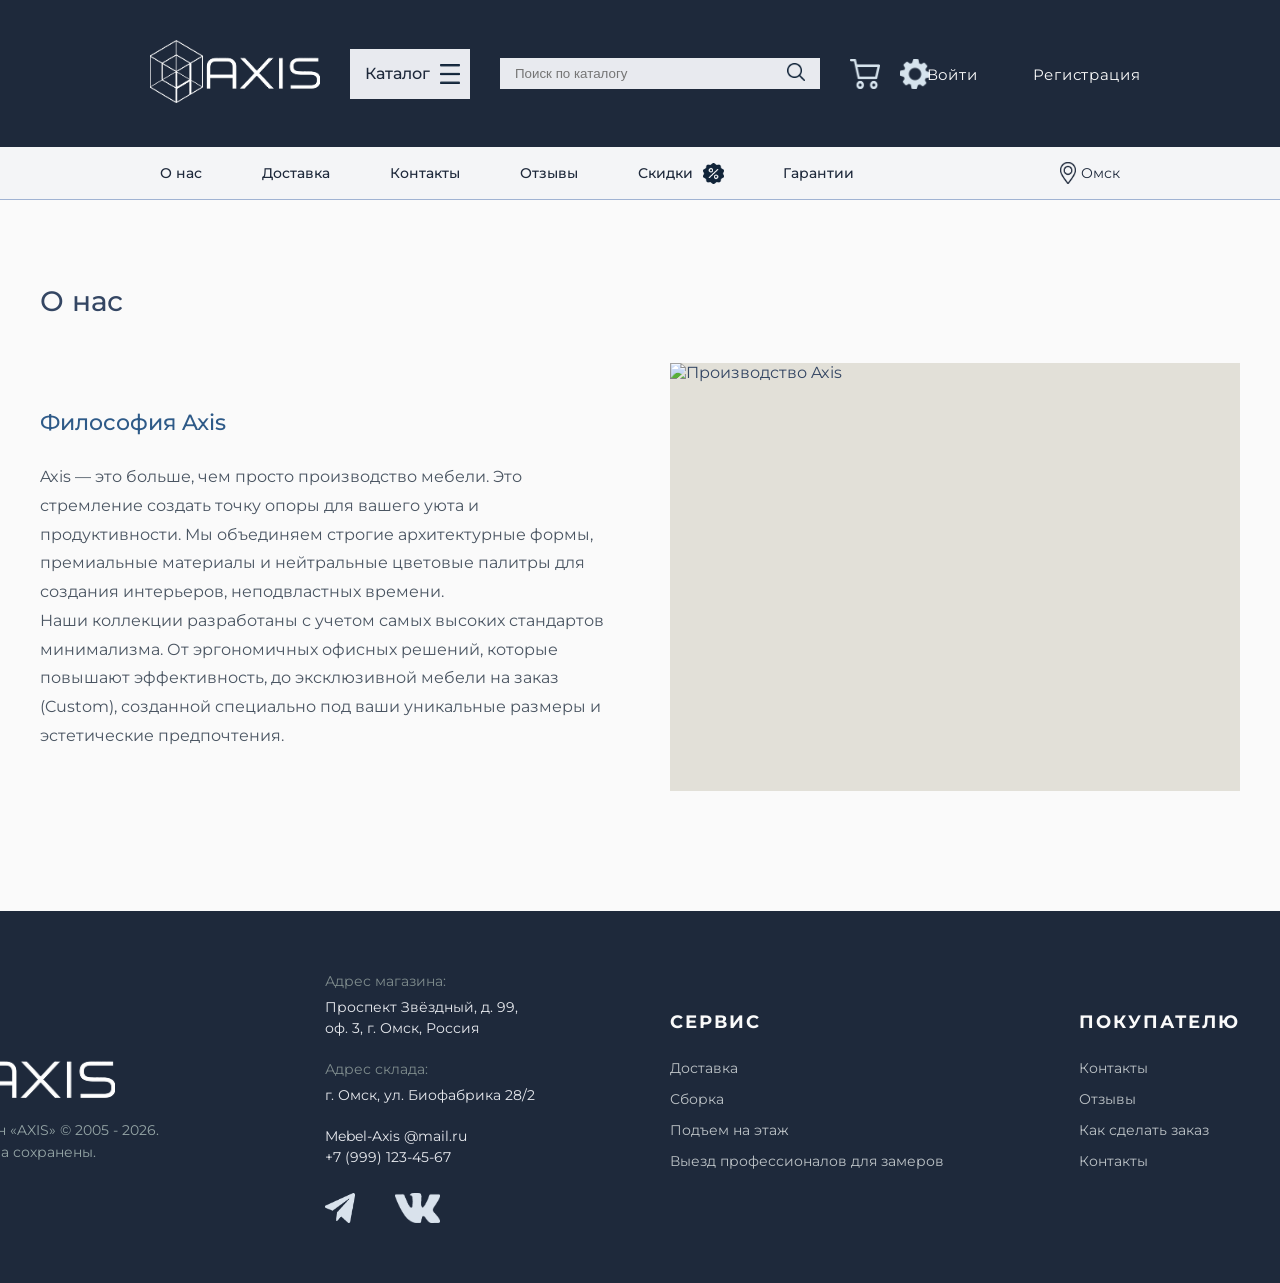
==== about.html @ b4635934 "Axis" ====
<!doctype html>
<html lang="ru">
  <head>
    <meta charset="UTF-8" />
    <meta name="viewport" content="width=device-width, initial-scale=1.0" />
    <link rel="stylesheet" href="style.css" />
    <link rel="preconnect" href="https://fonts.googleapis.com" />
    <link rel="preconnect" href="https://fonts.gstatic.com" crossorigin />
    <link
      href="https://fonts.googleapis.com/css2?family=Montserrat:wght@400;500;700&display=swap"
      rel="stylesheet"
    />
    <title>Axis - Мебель как точка опоры вашего уюта</title>
  </head>
  <body>
    <header>
      <!-- Темный блок хедера -->
      <div class="header-top">
        <div class="header-left">
          <div class="logo">
            <a href="index.html"><img src="logo/logo_axis_black_no_background.png" alt="AXIS"/></a>
          </div>
          <div class="catalog-btn">
            Каталог
            <img src="icon/icon_catalog.png" alt="Меню" />
          </div>
          <div class="search-bar">
            <input type="text" placeholder="Поиск по каталогу" />
            <button>
              <img src="icon/icon_lupa.png" alt="Поиск" />
            </button>
          </div>
          <div class="header-right">
              <div class="icons-group">
                <img src="icon/icon_corzina.png" alt="Корзина" />

                <img src="icon/icon_gear.png" alt="Настройки" />
              </div>
            </div>
        </div>

        

          <div class="auth-links">
            <ul>
                <li><a href="login.html">Войти</a></li>
                <li><a href="register.html">Регистрация</a></li>
            </ul>
          </div>
        </div>
      </div>

      <!-- Светлый блок хедера -->
      <div class="header-bottom">
        <nav class="nav-links">
          <ul>
            <li><a href="about.html">О нас</a></li>
            <li><a href="delivery.html">Доставка</a></li>
            <li><a href="contacts.html">Контакты</a></li>
            <li><a href="reviews.html">Отзывы</a></li>
            <li>
              <a id="nav-links-sale" href="sale.html">
              Скидки
                <div class="sale-icon-container">
                  <img class="sale-img-default" src="icon/icon_sale.png" alt="%" />
                  <img class="sale-img-hover" src="icon/icon_sale_hover.png" alt="%" />
                </div>
              </a>
            </li>
            <li><a href="warranty.html">Гарантии</a></li>
          </ul>
        </nav>
        <div class="location">
          <img src="icon/icon_geo.png" alt="Локация" />
          Омск
        </div>
      </div>
    </header>
<main>
    <div class="inner-page-container">
        <h1 class="main-title" style="text-align: center;">О нас</h1>
        
        <div class="about-wrapper">
            <div class="about-text">
                <h3>Философия Axis</h3>
                <p>Axis — это больше, чем просто производство мебели. Это стремление создать точку опоры для вашего уюта и продуктивности. Мы объединяем строгие архитектурные формы, премиальные материалы и нейтральные цветовые палитры для создания интерьеров, неподвластных времени.</p>
                <p>Наши коллекции разработаны с учетом самых высоких стандартов минимализма. От эргономичных офисных решений, которые повышают эффективность, до эксклюзивной мебели на заказ (Custom), созданной специально под ваши уникальные размеры и эстетические предпочтения.</p>
            </div>
            <div class="about-image">
                <!-- Место для фото интерьера или производства -->
                <img src="path_to_about_image.jpg" alt="Производство Axis" style="width: 100%; height: 100%; object-fit: cover;">
            </div>
        </div>
    </div>
</main>
    <footer>
        <div class="footer-container">
            <!-- Лого и копирайт -->
            <div class="footer-brand">
                <div class="footer-logo">
                    <img src="logo/logo_axis_black_no_background.png" alt="AXIS">
                </div>
                <p class="copyright">
                    Мебельный салон «AXIS» © 2005 - 2026.<br>
                    Все права сохранены.
                </p>
            </div>

            <!-- Адреса и соцсети -->
            <div class="footer-contacts">
                <div class="contact-block">
                    <span class="contact-label">Адрес магазина:</span>
                    Проспект Звёздный, д. 99,<br>
                    оф. 3, г. Омск, Россия
                </div>
                
                <div class="contact-block">
                    <span class="contact-label">Адрес склада:</span>
                    г. Омск, ул. Биофабрика 28/2
                </div>

                <div class="contact-block">
                    Mebel-Axis @mail.ru<br>
                    +7 (999) 123-45-67
                </div>

                <div class="social-icons">
                    <img id="tg" src="icon/icon_mediatg.png" alt="Telegram">
                    <img id="vk" src="icon/icon_mediavk.png" alt="VK">
                </div>
            </div>

            <!-- Сервис -->
            <div class="footer-nav">
                <h4>Сервис</h4>
                <ul>
                    <li><a href="delivery.html">Доставка</a></li>
                    <li><a href="delivery.html">Сборка</a></li>
                    <li><a href="delivery.html">Подъем на этаж</a></li>
                    <li><a href="delivery.html">Выезд профессионалов для замеров</a></li>
                </ul>
            </div>

            <!-- Покупателю -->
            <div class="footer-nav">
                <h4>Покупателю</h4>
                <ul>
                    <li><a href="contacts.html">Контакты</a></li>
                    <li><a href="reviews.html">Отзывы</a></li>
                    <li><a href="delivery.html">Как сделать заказ</a></li>
                    <li><a href="contacts.html">Контакты</a></li>
                </ul>
            </div>

        </div>
    </footer>
  </body>
</html>
---- style.css ----
* {
  box-sizing: border-box;
  margin: 0;
  padding: 0;
}
/* Базовые настройки с использованием мягких оттенков */
body,
html {
  margin: 0;
  padding: 0;
  font-family: "Montserrat";
  background-color: #fafafa; /* Мягкий светлый фон вместо чистого белого */
  color: #344663; /* Глубокий темный оттенок вместо чистого черного */
}

a {
  text-decoration: none;
  color: inherit;
}

/* Верхняя часть хедера (темная) */
.header-top {
  background-color: #1e293b; /* Темно-синий/графитовый фон */
  color: #fafafa;
  display: flex;
  align-items: center;
  justify-content: space-between;
  padding: 40px 150px;
}

.header-left {
  display: flex;
  align-items: center;
  gap: 30px;
}

.logo img {
  width: 170px;
  object-fit: contain;
}
.logo a {
  width: 170px;
  object-fit: contain;
}

.catalog-btn {
  width: 120px;
  height: 50px;
  background-color: #e8eaef;
  color: #1e293b;
  padding: 8px 15px;
  display: flex;
  align-items: center;
  gap: 10px;
  cursor: pointer;
  font-weight: 500;
}

.catalog-btn img {
  width: 20px;
  height: 20px;
}

.search-bar {
  display: flex;
  align-items: center;
  background-color: #e8eaef;
  padding: 5px 15px;
  width: 320px;
  gap: 10px;
}

.search-bar input {
  border: none;
  background: transparent;
  outline: none;
  width: 100%;
  color: #1e293b;
}

.search-bar button {
  background: none;
  border: none;
  cursor: pointer;
}

.search-bar button img {
  width: 18px;
  height: 18px;
}

.header-right {
  display: flex;
  align-items: center;
  gap: 25px;
}

.icons-group {
  display: flex;
  gap: 20px;
}

.icons-group img {
  width: 30px;
  cursor: pointer;
}

.auth-links {
  scale: 110%;
  display: flex;
  gap: 15px;
  font-size: 14px;
}
.auth-links ul {
  list-style: none;
  display: flex;
  gap: 50px;
}
.auth-links a:hover {
  color: #80a2d9;
}

/* Нижняя часть хедера (светлая) */
.header-bottom {
  background-color: #f4f5f7;
  border-bottom: 1px solid #a0b3d3; /* Синяя полоса */
  display: flex;
  justify-content: space-between;
  align-items: center;
  padding: 15px 160px;
  font-size: 14px;
  color: #1e293b;
}

.nav-links a {
  display: flex;
  align-items: center;
  gap: 5px;
}

.nav-links ul {
  font-size: 14px;
  font-weight: 500;
  list-style: none;
  display: flex;
  align-items: center;
  gap: 60px;
}

.nav-links a:hover {
  color: #80a2d9;
}

#nav-links-sale:hover {
  color: #d9cc80;
}

.sale-icon-container {
  display: inline-flex;
  position: relative;
  width: 20px;
  height: 20px;
  margin-left: 5px;
}

.sale-icon-container img {
  position: absolute;
  top: 0;
  left: 0;
  width: 100%;
  height: 100%;
  transition: opacity 0s ease;
}

.sale-img-default {
  opacity: 1;
}

.sale-img-hover {
  opacity: 0;
}

#nav-links-sale:hover .sale-img-default {
  opacity: 0;
}

#nav-links-sale:hover .sale-img-hover {
  opacity: 1;
}

.nav-links img {
  width: 21px;
  height: 21px;
}

.location {
  display: flex;
  align-items: center;
  gap: 5px;
}

.location img {
  width: 16px;
  height: 22px;
}

/* Основной контент */
main {
  padding: 40px;
  display: flex;
  flex-direction: column;
  align-items: center;
}

.main-title {
  font-size: 28px;
  font-weight: 500;
  margin-bottom: 40px;
  line-height: 43px;
  display: flex;
  align-items: center;
  letter-spacing: 15%;
  color: #344663;
}

.slider-container {
  position: relative;
  width: 100%;
  max-width: 1200px;
  height: 500px;
  background-color: #e2e0d8;
  overflow: hidden;
  display: flex;
  align-items: center;
}

.slider-background-img {
  position: absolute;
  top: 0;
  left: 0;
  width: 100%;
  height: 100%;
  object-fit: fill;
  z-index: 1;
}

.slider-content {
  position: relative;
  z-index: 2;
  padding-left: 60px;
}

.slider-text-10 {
  color: #f1c40f;
  font-size: 64px;
  font-weight: bold;
  line-height: 1;
}

.slider-text-sub {
  color: #1e293b;
  font-size: 32px;
  font-weight: normal;
  line-height: 1.2;
}

.slider-text-astra {
  color: #212932;
  font-size: 72px;
  font-weight: bold;
  letter-spacing: 5px;
  line-height: 1;
}

/* Элементы управления слайдером */
.slider-arrow {
  position: absolute;
  top: 50%;
  transform: translateY(-50%);
  width: 40px;
  height: 40px;
  background-color: rgba(250, 250, 250, 0.8);
  border-radius: 50%;
  display: flex;
  justify-content: center;
  align-items: center;
  cursor: pointer;
  z-index: 3;
  border: none;
}

.slider-arrow.left {
  left: 20px;
}

.slider-arrow.right {
  right: 20px;
}
.arrow_right {
  transform: rotate(180deg); /* Поворот стрелки для правой кнопки */
}

.slider-arrow img {
  width: 15px;
  height: 15px;
}

.slider-pagination {
  position: absolute;
  bottom: 20px;
  width: 100%;
  display: flex;
  justify-content: center;
  gap: 10px;
  z-index: 3;
}

.dot {
  width: 12px;
  height: 12px;
  border-radius: 50%;
  background-color: #95a5a6;
  cursor: pointer;
}

.dot.active {
  background-color: #fafafa;
  border: 2px solid #95a5a6;
}

.categories-section {
  width: 100%;
  max-width: 1200px; /* Выравнивание по ширине слайдера */
  margin: 60px auto;
}

.categories-grid {
  display: grid;
  grid-template-columns: repeat(3, 1fr);
  gap: 50px; /* Расстояние между карточками */
}

.category-card {
  position: relative;
  aspect-ratio: 1 / 1; /* Делает карточки идеальными квадратами */
  display: flex;
  align-items: center;
  justify-content: center;
  text-decoration: none;
  overflow: hidden;
  background-color: #e2e0d8; /* Заглушка до загрузки фото */
}

.category-card img {
  position: absolute;
  top: 0;
  left: 0;
  width: 100%;
  height: 100%;
  object-fit: cover;
  z-index: 1;
}

/* Темное наложение на фото для читаемости текста */
.category-card .overlay {
  position: absolute;
  top: 0;
  left: 0;
  width: 100%;
  height: 100%;
  background-color: #1e293b;
  opacity: 0.85; /* Темно-синий/графитовый оттенок с прозрачностью 75% */
  z-index: 2;
  transition: background-color 0.3s ease;
}

/* Эффект при наведении (опционально: оверлей становится чуть прозрачнее) */
.category-card:hover .overlay {
  background-color: rgba(30, 41, 59, 0.7);
}

.category-card span {
  position: relative;
  z-index: 3;
  color: #ffffff;
  font-size: 25px;
  font-weight: 500;
  letter-spacing: 2.5px;
  text-transform: uppercase;
  text-align: center;
  line-height: 1.6;
}
.txt-overlay {
  font-size: 25px;
  font-weight: 600;
  letter-spacing: 3px;
}
/* Секция Популярные товары */
        .popular-section {
            width: 100%;
            max-width: 1200px;
            margin: 80px auto;
            text-align: center;
            position: relative;
        }

        .popular-title {
            font-family: 'Montserrat', sans-serif;
            font-size: 24px;
            font-weight: 500;
            color: #3B4B5E;
            letter-spacing: 4px;
            text-transform: uppercase;
            margin-bottom: 50px;
        }

        /* Контейнер слайдера */
        .popular-slider-container {
            display: flex;
            align-items: center;
            justify-content: center;
            gap: 20px;
            position: relative;
        }

        /* Сетка карточек */
        .product-grid {
            display: flex;
            gap: 30px;
            flex: 1;
        }

        .product-card-placeholder {
            flex: 1;
            height: 400px;
            width: 30px;
            background-color: #D9D9D9; /* Светло-серый фон-заглушка */
            transition: transform 0.3s ease;
            cursor: pointer;
        }

        .product-card-placeholder:hover {
            transform: translateY(-5px); /* Легкий эффект при наведении */
        }

        /* Стрелки навигации */
        .nav-arrow-round {
            width: 45px;
            height: 45px;
            background-color: #F4F5F7;
            border-radius: 50%;
            display: flex;
            justify-content: center;
            align-items: center;
            border: none;
            cursor: pointer;
            box-shadow: 0 2px 10px rgba(0,0,0,0.05);
            transition: background-color 0.3s ease;
            flex-shrink: 0;
        }

        .nav-arrow-round:hover {
            background-color: #E8EAEF;
        }

        .nav-arrow-round img {
            width: 18px;
            height: 18px;
        }
        #arrow-right {
            transform: rotate(180deg); /* Поворот стрелки для правой кнопки */
        }
        /* Секция Преимущества (Почему мы?) */
        .benefits-section {
            width: 100%;
            max-width: 1200px;
            margin: 80px auto;
            padding-bottom: 100px;
            text-align: center;
        }

        .benefits-title {
            font-family: 'Montserrat', sans-serif;
            font-size: 26px;
            font-weight: 500;
            color: #3B4B5E;
            letter-spacing: 4px;
            text-transform: uppercase;
            margin-bottom: 60px;
        }

        /* Контейнер с сеткой и тонкими границами */
        .benefits-grid {
            display: grid;
            grid-template-columns: repeat(4, 1fr);
            border: 1px solid #D1D9E0; /* Внешняя рамка */
        }

        .benefit-item {
            padding: 40px 25px;
            display: flex;
            flex-direction: column;
            align-items: center;
            border-right: 1px solid #D1D9E0; /* Вертикальные разделители */
            box-sizing: border-box;
        }

        .benefit-item:last-child {
            border-right: none; /* Убираем границу у последнего элемента */
        }

        /* Место для иконки/картинки */
        .benefit-icon-placeholder {
            width: 100%;
            aspect-ratio: 1.1 / 1;
            background-color: #D9D9D9; /* Серый фон как на макете aebcb2.png */
            margin-bottom: 30px;
            display: flex;
            justify-content: center;
            align-items: center;
        }

        .benefit-item h3 {
            font-family: 'Montserrat', sans-serif;
            font-size: 16px;
            font-weight: 600;
            color: #2E5A88; /* Синий оттенок заголовков */
            line-height: 1.4;
            margin-bottom: 25px;
            min-height: 45px; /* Для выравнивания текста в разных колонках */
        }

    .benefit-item p {
            font-family: 'Montserrat', sans-serif;
          font-size: 13px;
       font-weight: 400;
                   color: #4A5562;
            line-height: 1.8;
            margin: 0;
            text-align: left; /* Текст выровнен по левому краю как в макете */
        }
        /* Секция Преимущества (Почему мы?) */
        .benefits-section {
            width: 100%;
            max-width: 1200px;
            margin: 80px auto;
            padding-bottom: 100px;
            text-align: center;
        }

        .benefits-title {
            font-family: 'Montserrat', sans-serif;
            font-size: 26px;
            font-weight: 500;
            color: #3B4B5E;
            letter-spacing: 4px;
            text-transform: uppercase;
            margin-bottom: 60px;
        }

        /* Контейнер с сеткой и тонкими границами */
        .benefits-grid {
            display: grid;
            grid-template-columns: repeat(4, 1fr);
            border: 1px solid #D1D9E0; /* Внешняя рамка */
        }

        .benefit-item {
            padding: 40px 25px;
            display: flex;
            flex-direction: column;
            align-items: center;
            border-right: 1px solid #D1D9E0; /* Вертикальные разделители */
            box-sizing: border-box;
        }

        .benefit-item:last-child {
            border-right: none; /* Убираем границу у последнего элемента */
        }

        /* Место для иконки/картинки */
        .benefit-icon-placeholder {
            width: 100%;
            aspect-ratio: 1.1 / 1;
            background-color: #D9D9D9; /* Серый фон как на макете aebcb2.png */
            margin-bottom: 30px;
            display: flex;
            justify-content: center;
            align-items: center;
        }

        .benefit-item h3 {
            font-family: 'Montserrat', sans-serif;
            font-size: 16px;
            font-weight: 600;
            color: #2E5A88; /* Синий оттенок заголовков */
            line-height: 1.4;
            margin-bottom: 25px;
            min-height: 45px; /* Для выравнивания текста в разных колонках */
        }

        .benefit-item p {
            font-family: 'Montserrat', sans-serif;
            font-size: 13px;
            font-weight: 400;
            color: #4A5562;
            line-height: 1.8;
            margin: 0;
            text-align: left; 
        }
        /* Подвал сайта */
        footer {
            background-color: #1E293B; 
            color: #FAFAFA;
            padding: 60px 40px;
            font-family: 'Montserrat', sans-serif;
        }

        .footer-container {
            max-width: 1200px;
            margin: 0 auto;
            display: flex;
            justify-content: space-between;
            align-items: center;
            gap: 100px;
        }

        /* Первая колонка: Логотип и копирайт */
        .footer-brand {
          margin-left: -200px;
          width: 350px; 
          display: flex;
          justify-content: center;
          align-items: center;
          flex-direction: column;
        
        }

        .footer-logo img {
            width: 200px; 
            margin-top: 10px;
        }

        .copyright {
            font-size: 14px;
            color: #95A5A6;
            line-height: 1.6;
            text-align: center;
        }

        /* Вторая колонка: Адреса и контакты */
        .footer-contacts {
            font-size: 14px;
            color: #E8EAEF;
            line-height: 1.5;
        }

        .contact-block {
            margin-bottom: 20px;
        }

        .contact-label {
            color: #7F8C8D;
            display: block;
            margin-bottom: 5px;
        }

        .social-icons {
            margin-top: 25px;
            display: flex;
            gap: 40px;
        }
        #tg{
            width: 30px;
            height: 30px;
            cursor: pointer;
        }
        #vk{
            width: 45px;
            height: 30px;
            cursor: pointer;
        }
        /* Третья и четвертая колонки: Навигация */
        .footer-nav h4 {
            font-size: 18px;
            text-transform: uppercase;
            letter-spacing: 2px;
            margin-bottom: 25px;
            color: #FAFAFA;
        }

        .footer-nav ul {
            list-style: none;
            padding: 0;
            margin: 0;
        }

        .footer-nav li {
            margin-bottom: 12px;
        }

        .footer-nav a {
            font-size: 14px;
            color: #BDC3C7;
            transition: color 0.3s ease;
        }

        .footer-nav a:hover {
            color: #FAFAFA;
        }
        /* Общие стили для внутренних страниц */
.inner-page-container {
    width: 100%;
    max-width: 1200px;
    margin: 0 auto;
    padding: 40px 0 80px;
}

/* --- Страница: О нас --- */
.about-wrapper {
    display: flex;
    gap: 60px;
    align-items: center;
    margin-top: 40px;
}

.about-text {
    flex: 1;
    font-size: 16px;
    line-height: 1.8;
    color: #4A5562;
}

.about-text h3 {
    font-size: 22px;
    color: #2E5A88;
    margin-bottom: 20px;
    font-weight: 500;
}

.about-image {
    flex: 1;
    aspect-ratio: 4 / 3;
    background-color: #E2E0D8;
    position: relative;
}

/* --- Страница: Доставка --- */
.delivery-grid {
    display: grid;
    grid-template-columns: repeat(2, 1fr);
    gap: 40px;
    margin-top: 40px;
}

.delivery-card {
    background-color: #FFFFFF;
    padding: 40px;
    border: 1px solid #D1D9E0;
    box-sizing: border-box;
}

.delivery-card h3 {
    color: #3B4B5E;
    font-size: 20px;
    margin-top: 0;
    margin-bottom: 15px;
    border-bottom: 2px solid #3498DB;
    padding-bottom: 10px;
    display: inline-block;
}

.delivery-card p {
    color: #4A5562;
    line-height: 1.6;
    margin: 0 0 15px 0;
}

.delivery-price {
    font-size: 18px;
    font-weight: 600;
    color: #2E5A88;
}

/* --- Страница: Контакты --- */
.contacts-wrapper {
    display: flex;
    gap: 50px;
    margin-top: 40px;
}

.contacts-info {
    flex: 1;
}

.contact-item {
    margin-bottom: 30px;
}

.contact-item h4 {
    font-size: 14px;
    color: #7F8C8D;
    text-transform: uppercase;
    letter-spacing: 1px;
    margin: 0 0 10px 0;
}

.contact-item p {
    font-size: 18px;
    color: #2C353E;
    margin: 0;
    line-height: 1.5;
}

.map-placeholder {
    flex: 1.5;
    background-color: #D9D9D9;
    min-height: 400px;
    display: flex;
    align-items: center;
    justify-content: center;
    color: #7F8C8D;
    font-weight: 500;
}

/* --- Страница: Отзывы --- */
.reviews-grid {
    display: grid;
    grid-template-columns: repeat(3, 1fr);
    gap: 30px;
    margin-top: 40px;
}

.review-card {
    background-color: #FFFFFF;
    padding: 30px;
    border: 1px solid #E8EAEF;
    box-shadow: 0 4px 15px rgba(0,0,0,0.03);
}

.review-header {
    display: flex;
    justify-content: space-between;
    align-items: center;
    margin-bottom: 20px;
}

.review-name {
    font-weight: 600;
    color: #3B4B5E;
    font-size: 16px;
}

.review-date {
    font-size: 12px;
    color: #95A5A6;
}

.review-text {
    font-size: 14px;
    line-height: 1.7;
    color: #4A5562;
    font-style: italic;
}
    /* --- Страница: Гарантия --- */
.warranty-header-box {
    background-color: #F4F5F7;
    padding: 60px 40px;
    margin-bottom: 60px;
    border-left: 4px solid #3498DB; /* Акцентная синяя полоса из хедера */
}

.warranty-header-box p {
    max-width: 800px;
    font-size: 18px;
    line-height: 1.6;
    color: #4A5562;
    margin: 0;
}

.warranty-grid {
    display: grid;
    grid-template-columns: 1fr 1fr;
    gap: 60px;
    margin-bottom: 80px;
}

.warranty-item h3 {
    font-size: 20px;
    color: #2E5A88;
    margin-bottom: 20px;
    text-transform: uppercase;
    letter-spacing: 1px;
}

.warranty-item ul {
    padding-left: 20px;
    color: #4A5562;
}

.warranty-item li {
    margin-bottom: 15px;
    line-height: 1.6;
}

.warranty-icon-block {
    width: 60px;
    height: 60px;
    background-color: #E8EAEF;
    margin-bottom: 20px;
    display: flex;
    align-items: center;
    justify-content: center;
}

.warranty-icon-block img {
    width: 30px;
    height: 30px;
}

.claim-steps {
    background-color: #212932;
    color: #FAFAFA;
    padding: 60px;
    text-align: center;
}

.steps-container {
    display: flex;
    justify-content: space-between;
    gap: 30px;
    margin-top: 40px;
}

.step {
    flex: 1;
}

.step-number {
    font-size: 40px;
    font-weight: 700;
    color: #3498DB;
    margin-bottom: 10px;
    display: block;
}
/* --- Стили для страниц авторизации --- */
.auth-section {
    display: flex;
    justify-content: center;
    align-items: center;
    padding: 80px 20px;
    background-color: #FAFAFA;
}

.auth-card {
    background-color: #FFFFFF;
    width: 100%;
    max-width: 450px;
    padding: 50px;
    border: 1px solid #D1D9E0;
    box-shadow: 0 10px 30px rgba(0,0,0,0.02);
}

.auth-card h2 {
    font-family: 'Montserrat', sans-serif;
    font-size: 22px;
    font-weight: 500;
    color: #212932;
    text-transform: uppercase;
    letter-spacing: 3px;
    margin-bottom: 35px;
    text-align: center;
}

.form-group {
    margin-bottom: 25px;
}

.form-group label {
    display: block;
    font-family: 'Montserrat', sans-serif;
    font-size: 12px;
    font-weight: 600;
    color: #7F8C8D;
    text-transform: uppercase;
    margin-bottom: 8px;
}

.form-group input {
    width: 100%;
    padding: 12px 15px;
    border: 1px solid #E8EAEF;
    font-family: 'Montserrat', sans-serif;
    font-size: 14px;
    color: #2C353E;
    box-sizing: border-box;
    transition: border-color 0.3s ease;
}

.form-group input:focus {
    outline: none;
    border-color: #3498DB; /* Ваш акцентный синий цвет */
}

.auth-btn {
    width: 100%;
    padding: 15px;
    background-color: #212932;
    color: #FAFAFA;
    border: none;
    font-family: 'Montserrat', sans-serif;
    font-size: 14px;
    font-weight: 600;
    text-transform: uppercase;
    letter-spacing: 2px;
    cursor: pointer;
    transition: background-color 0.3s ease;
}

.auth-btn:hover {
    background-color: #34495E;
}

.auth-footer {
    margin-top: 30px;
    text-align: center;
    font-family: 'Montserrat', sans-serif;
    font-size: 13px;
    color: #7F8C8D;
}

.auth-footer a {
    color: #3498DB;
    text-decoration: none;
    font-weight: 600;
}

.auth-footer a:hover {
    text-decoration: underline;
}

.checkbox-group {
    display: flex;
    align-items: center;
    gap: 10px;
    font-size: 13px;
    color: #4A5562;
    margin-bottom: 25px;
}
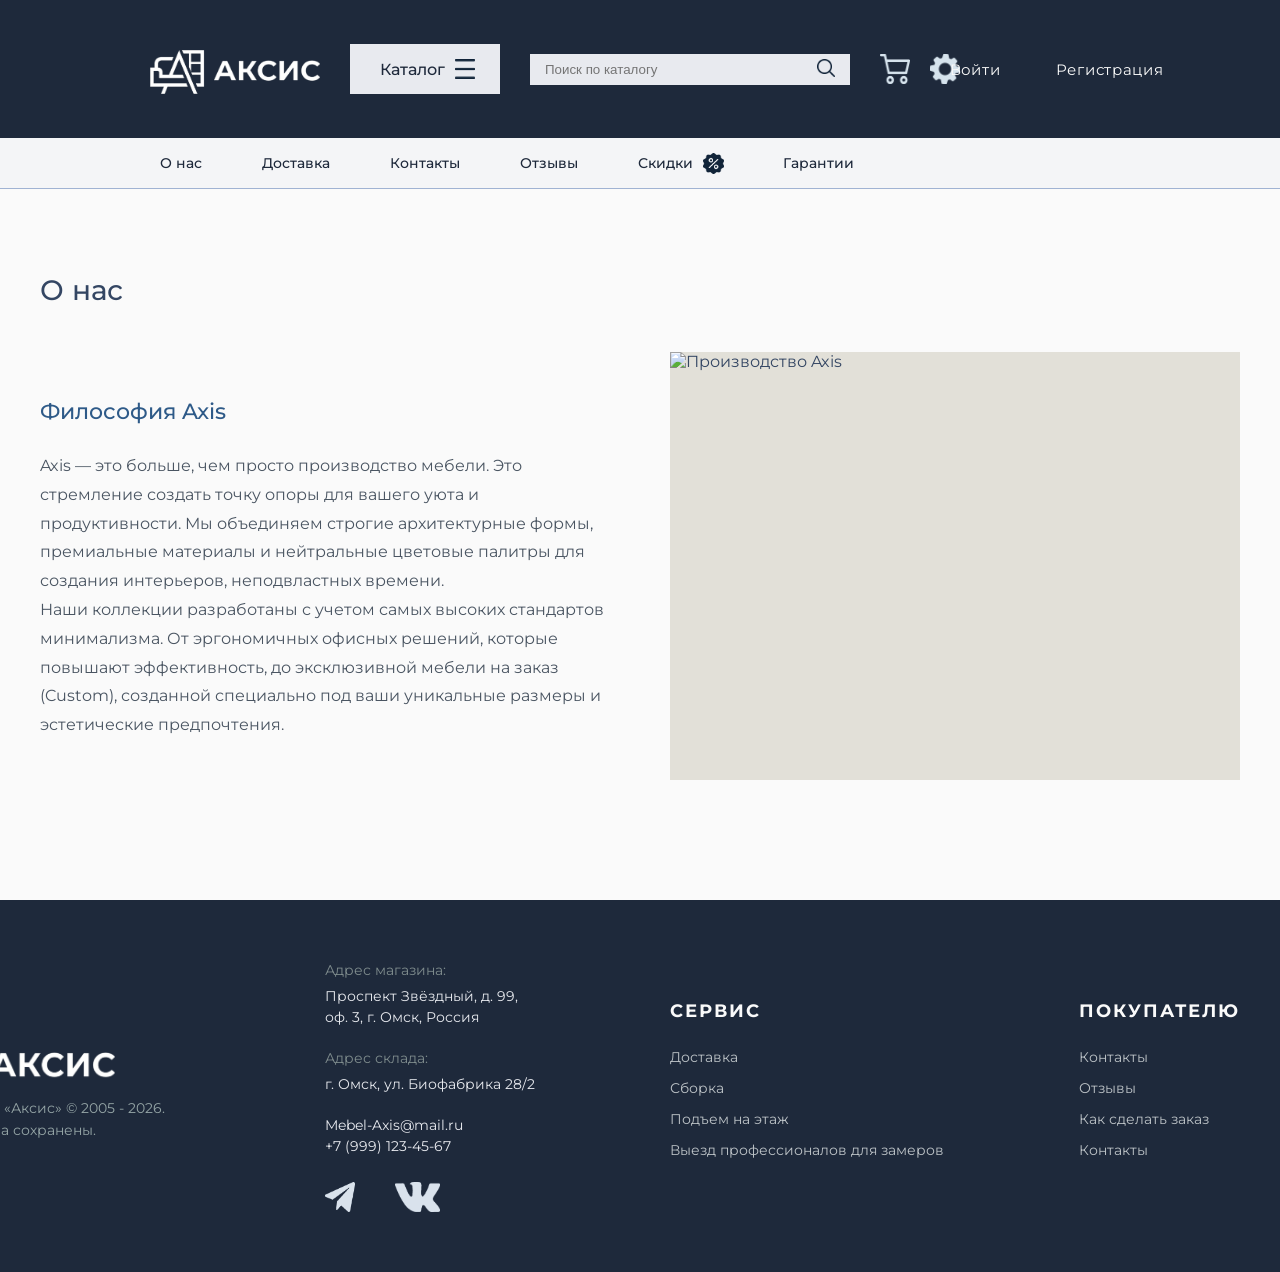
==== commit 2ebad3ee: "part2" ====
--- a/about.html
+++ b/about.html
@@ -1,158 +1,151 @@
 <!doctype html>
 <html lang="ru">
-  <head>
-    <meta charset="UTF-8" />
-    <meta name="viewport" content="width=device-width, initial-scale=1.0" />
-    <link rel="stylesheet" href="style.css" />
-    <link rel="preconnect" href="https://fonts.googleapis.com" />
-    <link rel="preconnect" href="https://fonts.gstatic.com" crossorigin />
-    <link
-      href="https://fonts.googleapis.com/css2?family=Montserrat:wght@400;500;700&display=swap"
-      rel="stylesheet"
-    />
-    <title>Axis - Мебель как точка опоры вашего уюта</title>
-  </head>
-  <body>
-    <header>
-      <!-- Темный блок хедера -->
-      <div class="header-top">
-        <div class="header-left">
-          <div class="logo">
-            <a href="index.html"><img src="logo/logo_axis_black_no_background.png" alt="AXIS"/></a>
-          </div>
-          <div class="catalog-btn">
+
+<head>
+  <meta charset="UTF-8">
+  <meta name="viewport" content="width=device-width, initial-scale=1.0">
+  <link rel="stylesheet" href="style.css">
+  <link rel="preconnect" href="https://fonts.googleapis.com">
+  <link rel="preconnect" href="https://fonts.gstatic.com" crossorigin>
+  <link href="https://fonts.googleapis.com/css2?family=Montserrat:wght@400;500;700&display=swap" rel="stylesheet">
+  <title>Аксис - Мебель как точка опоры вашего уюта</title>
+</head>
+
+<body>
+  <header>
+    <!-- Темный блок хедера -->
+    <div class="header-top">
+      <div class="header-left">
+        <div class="logo">
+          <a href="index.html">
+            <img src="logo/logo_Аксис.png" alt="Аксис">
+          </a>
+        </div>
+        <div class="catalog-btn">
+          <a href="#categories">
             Каталог
-            <img src="icon/icon_catalog.png" alt="Меню" />
-          </div>
-          <div class="search-bar">
-            <input type="text" placeholder="Поиск по каталогу" />
-            <button>
-              <img src="icon/icon_lupa.png" alt="Поиск" />
-            </button>
-          </div>
-          <div class="header-right">
-              <div class="icons-group">
-                <img src="icon/icon_corzina.png" alt="Корзина" />
-
-                <img src="icon/icon_gear.png" alt="Настройки" />
-              </div>
-            </div>
+            <img src="icon/icon_catalog.png" alt="Меню">
+          </a>
         </div>
-
-        
-
-          <div class="auth-links">
-            <ul>
-                <li><a href="login.html">Войти</a></li>
-                <li><a href="register.html">Регистрация</a></li>
-            </ul>
+        <div class="search-bar">
+          <input type="text" placeholder="Поиск по каталогу">
+          <button>
+            <img src="icon/icon_lupa.png" alt="Поиск">
+          </button>
+        </div>
+        <div class="header-right">
+          <div class="icons-group">
+            <img src="icon/icon_corzina.png" alt="Корзина">
+            <img src="icon/icon_gear.png" alt="Настройки">
           </div>
         </div>
       </div>
+      <div class="auth-links">
+        <ul>
+          <li><a href="login.html">Войти</a></li>
+          <li><a href="register.html">Регистрация</a></li>
+        </ul>
+      </div>
+    </div>
+    <!-- Светлый блок хедера -->
+    <div class="header-bottom">
+      <nav class="nav-links">
+        <ul>
+          <li><a href="about.html">О нас</a></li>
+          <li><a href="delivery.html">Доставка</a></li>
+          <li><a href="contacts.html">Контакты</a></li>
+          <li><a href="reviews.html">Отзывы</a></li>
+          <li>
+            <a id="nav-links-sale" href="sale.html">
+              Скидки
+              <div class="sale-icon-container">
+                <img class="sale-img-default" src="icon/icon_sale.png" alt="%">
+                <img class="sale-img-hover" src="icon/icon_sale_hover.png" alt="%">
+              </div>
+            </a>
+          </li>
+          <li><a href="warranty.html">Гарантии</a></li>
+        </ul>
+      </nav>
 
-      <!-- Светлый блок хедера -->
-      <div class="header-bottom">
-        <nav class="nav-links">
-          <ul>
-            <li><a href="about.html">О нас</a></li>
-            <li><a href="delivery.html">Доставка</a></li>
-            <li><a href="contacts.html">Контакты</a></li>
-            <li><a href="reviews.html">Отзывы</a></li>
-            <li>
-              <a id="nav-links-sale" href="sale.html">
-              Скидки
-                <div class="sale-icon-container">
-                  <img class="sale-img-default" src="icon/icon_sale.png" alt="%" />
-                  <img class="sale-img-hover" src="icon/icon_sale_hover.png" alt="%" />
-                </div>
-              </a>
-            </li>
-            <li><a href="warranty.html">Гарантии</a></li>
-          </ul>
-        </nav>
-        <div class="location">
-          <img src="icon/icon_geo.png" alt="Локация" />
-          Омск
+    </div>
+  </header>
+  <main>
+    <div class="inner-page-container">
+      <h1 class="main-title" style="text-align: center;">О нас</h1>
+
+      <div class="about-wrapper">
+        <div class="about-text">
+          <h3>Философия Axis</h3>
+          <p>Axis — это больше, чем просто производство мебели. Это стремление создать точку опоры для вашего уюта и
+            продуктивности. Мы объединяем строгие архитектурные формы, премиальные материалы и нейтральные цветовые
+            палитры для создания интерьеров, неподвластных времени.</p>
+          <p>Наши коллекции разработаны с учетом самых высоких стандартов минимализма. От эргономичных офисных решений,
+            которые повышают эффективность, до эксклюзивной мебели на заказ (Custom), созданной специально под ваши
+            уникальные размеры и эстетические предпочтения.</p>
+        </div>
+        <div class="about-image">
+          <!-- Место для фото интерьера или производства -->
+          <img src="path_to_about_image.jpg" alt="Производство Axis"
+            style="width: 100%; height: 100%; object-fit: cover;">
         </div>
       </div>
-    </header>
-<main>
-    <div class="inner-page-container">
-        <h1 class="main-title" style="text-align: center;">О нас</h1>
-        
-        <div class="about-wrapper">
-            <div class="about-text">
-                <h3>Философия Axis</h3>
-                <p>Axis — это больше, чем просто производство мебели. Это стремление создать точку опоры для вашего уюта и продуктивности. Мы объединяем строгие архитектурные формы, премиальные материалы и нейтральные цветовые палитры для создания интерьеров, неподвластных времени.</p>
-                <p>Наши коллекции разработаны с учетом самых высоких стандартов минимализма. От эргономичных офисных решений, которые повышают эффективность, до эксклюзивной мебели на заказ (Custom), созданной специально под ваши уникальные размеры и эстетические предпочтения.</p>
-            </div>
-            <div class="about-image">
-                <!-- Место для фото интерьера или производства -->
-                <img src="path_to_about_image.jpg" alt="Производство Axis" style="width: 100%; height: 100%; object-fit: cover;">
-            </div>
+    </div>
+  </main>
+  <footer>
+    <div class="footer-container">
+      <!-- Лого и копирайт -->
+      <div class="footer-brand">
+        <div class="footer-logo">
+          <img src="logo/logo_Аксис.png" alt=" Аксис">
         </div>
+        <p class="copyright">
+          Мебельный салон «Аксис» © 2005 - 2026.<br>
+          Все права сохранены.
+        </p>
+      </div>
+      <!-- Адреса и соцсети -->
+      <div class="footer-contacts">
+        <div class="contact-block">
+          <span class="contact-label">Адрес магазина:</span>
+          Проспект Звёздный, д. 99,<br>
+          оф. 3, г. Омск, Россия
+        </div>
+        <div class="contact-block">
+          <span class="contact-label">Адрес склада:</span>
+          г. Омск, ул. Биофабрика 28/2
+        </div>
+        <div class="contact-block">
+          Mebel-Axis@mail.ru<br>
+          +7 (999) 123-45-67
+        </div>
+        <div class="social-icons">
+          <img id="tg" src="icon/icon_mediatg.png" alt="Telegram">
+          <img id="vk" src="icon/icon_mediavk.png" alt="VK">
+        </div>
+      </div>
+      <!-- Сервис -->
+      <div class="footer-nav">
+        <h4>Сервис</h4>
+        <ul>
+          <li><a href="delivery.html">Доставка</a></li>
+          <li><a href="delivery.html">Сборка</a></li>
+          <li><a href="delivery.html">Подъем на этаж</a></li>
+          <li><a href="delivery.html">Выезд профессионалов для замеров</a></li>
+        </ul>
+      </div>
+      <!-- Покупателю -->
+      <div class="footer-nav">
+        <h4>Покупателю</h4>
+        <ul>
+          <li><a href="contacts.html">Контакты</a></li>
+          <li><a href="reviews.html">Отзывы</a></li>
+          <li><a href="delivery.html">Как сделать заказ</a></li>
+          <li><a href="contacts.html">Контакты</a></li>
+        </ul>
+      </div>
     </div>
-</main>
-    <footer>
-        <div class="footer-container">
-            <!-- Лого и копирайт -->
-            <div class="footer-brand">
-                <div class="footer-logo">
-                    <img src="logo/logo_axis_black_no_background.png" alt="AXIS">
-                </div>
-                <p class="copyright">
-                    Мебельный салон «AXIS» © 2005 - 2026.<br>
-                    Все права сохранены.
-                </p>
-            </div>
+  </footer>
+</body>
 
-            <!-- Адреса и соцсети -->
-            <div class="footer-contacts">
-                <div class="contact-block">
-                    <span class="contact-label">Адрес магазина:</span>
-                    Проспект Звёздный, д. 99,<br>
-                    оф. 3, г. Омск, Россия
-                </div>
-                
-                <div class="contact-block">
-                    <span class="contact-label">Адрес склада:</span>
-                    г. Омск, ул. Биофабрика 28/2
-                </div>
-
-                <div class="contact-block">
-                    Mebel-Axis @mail.ru<br>
-                    +7 (999) 123-45-67
-                </div>
-
-                <div class="social-icons">
-                    <img id="tg" src="icon/icon_mediatg.png" alt="Telegram">
-                    <img id="vk" src="icon/icon_mediavk.png" alt="VK">
-                </div>
-            </div>
-
-            <!-- Сервис -->
-            <div class="footer-nav">
-                <h4>Сервис</h4>
-                <ul>
-                    <li><a href="delivery.html">Доставка</a></li>
-                    <li><a href="delivery.html">Сборка</a></li>
-                    <li><a href="delivery.html">Подъем на этаж</a></li>
-                    <li><a href="delivery.html">Выезд профессионалов для замеров</a></li>
-                </ul>
-            </div>
-
-            <!-- Покупателю -->
-            <div class="footer-nav">
-                <h4>Покупателю</h4>
-                <ul>
-                    <li><a href="contacts.html">Контакты</a></li>
-                    <li><a href="reviews.html">Отзывы</a></li>
-                    <li><a href="delivery.html">Как сделать заказ</a></li>
-                    <li><a href="contacts.html">Контакты</a></li>
-                </ul>
-            </div>
-
-        </div>
-    </footer>
-  </body>
-</html>
+</html>
--- a/style.css
+++ b/style.css
@@ -1,714 +1,772 @@
 * {
-  box-sizing: border-box;
-  margin: 0;
-  padding: 0;
-}
-/* Базовые настройки с использованием мягких оттенков */
+    box-sizing: border-box;
+    margin: 0;
+    padding: 0;
+}
+
 body,
 html {
-  margin: 0;
-  padding: 0;
-  font-family: "Montserrat";
-  background-color: #fafafa; /* Мягкий светлый фон вместо чистого белого */
-  color: #344663; /* Глубокий темный оттенок вместо чистого черного */
+    margin: 0;
+    padding: 0;
+    font-family: "Montserrat";
+    background-color: #fafafa;
+    color: #344663;
 }
 
 a {
-  text-decoration: none;
-  color: inherit;
-}
-
-/* Верхняя часть хедера (темная) */
+    list-style: none;
+    text-decoration: none;
+    color: inherit;
+}
+
+/* Верхняя часть хедера*/
 .header-top {
-  background-color: #1e293b; /* Темно-синий/графитовый фон */
-  color: #fafafa;
-  display: flex;
-  align-items: center;
-  justify-content: space-between;
-  padding: 40px 150px;
+    background-color: #1e293b;
+    color: #fafafa;
+    display: flex;
+    align-items: center;
+    justify-content: space-between;
+    padding: 40px 150px;
 }
 
 .header-left {
-  display: flex;
-  align-items: center;
-  gap: 30px;
+    display: flex;
+    align-items: center;
+    gap: 30px;
 }
 
 .logo img {
-  width: 170px;
-  object-fit: contain;
-}
+    padding-top: 10px;
+    width: 170px;
+    object-fit: contain;
+}
+
 .logo a {
-  width: 170px;
-  object-fit: contain;
+    width: 170px;
+    object-fit: contain;
 }
 
 .catalog-btn {
-  width: 120px;
-  height: 50px;
-  background-color: #e8eaef;
-  color: #1e293b;
-  padding: 8px 15px;
-  display: flex;
-  align-items: center;
-  gap: 10px;
-  cursor: pointer;
-  font-weight: 500;
+    height: 50px;
+    background-color: #e8eaef;
+    color: #1e293b;
+    padding: 8px 15px;
+    display: flex;
+    align-items: center;
+    gap: 10px;
+    cursor: pointer;
+    font-weight: 500;
+}
+
+.catalog-btn a {
+    width: 120px;
+    height: 50px;
+    background-color: #e8eaef;
+    color: #1e293b;
+    padding: 8px 15px;
+    display: flex;
+    align-items: center;
+    gap: 10px;
+    cursor: pointer;
+    font-weight: 500;
 }
 
 .catalog-btn img {
-  width: 20px;
-  height: 20px;
+    width: 20px;
+    height: 20px;
 }
 
 .search-bar {
-  display: flex;
-  align-items: center;
-  background-color: #e8eaef;
-  padding: 5px 15px;
-  width: 320px;
-  gap: 10px;
+    display: flex;
+    align-items: center;
+    background-color: #e8eaef;
+    padding: 5px 15px;
+    width: 320px;
+    gap: 10px;
 }
 
 .search-bar input {
-  border: none;
-  background: transparent;
-  outline: none;
-  width: 100%;
-  color: #1e293b;
+    border: none;
+    background: transparent;
+    outline: none;
+    width: 100%;
+    color: #1e293b;
 }
 
 .search-bar button {
-  background: none;
-  border: none;
-  cursor: pointer;
+    background: none;
+    border: none;
+    cursor: pointer;
 }
 
 .search-bar button img {
-  width: 18px;
-  height: 18px;
+    width: 18px;
+    height: 18px;
 }
 
 .header-right {
-  display: flex;
-  align-items: center;
-  gap: 25px;
+    display: flex;
+    align-items: center;
+    gap: 25px;
 }
 
 .icons-group {
-  display: flex;
-  gap: 20px;
+    display: flex;
+    gap: 20px;
 }
 
 .icons-group img {
-  width: 30px;
-  cursor: pointer;
+    width: 30px;
+    cursor: pointer;
 }
 
 .auth-links {
-  scale: 110%;
-  display: flex;
-  gap: 15px;
-  font-size: 14px;
-}
+    scale: 110%;
+    display: flex;
+    gap: 15px;
+    font-size: 14px;
+}
+
 .auth-links ul {
-  list-style: none;
-  display: flex;
-  gap: 50px;
-}
+    list-style: none;
+    display: flex;
+    gap: 50px;
+}
+
 .auth-links a:hover {
-  color: #80a2d9;
+    color: #80a2d9;
 }
 
 /* Нижняя часть хедера (светлая) */
 .header-bottom {
-  background-color: #f4f5f7;
-  border-bottom: 1px solid #a0b3d3; /* Синяя полоса */
-  display: flex;
-  justify-content: space-between;
-  align-items: center;
-  padding: 15px 160px;
-  font-size: 14px;
-  color: #1e293b;
+    background-color: #f4f5f7;
+    border-bottom: 1px solid #a0b3d3;
+    display: flex;
+    justify-content: space-between;
+    align-items: center;
+    padding: 15px 160px;
+    font-size: 14px;
+    color: #1e293b;
 }
 
 .nav-links a {
-  display: flex;
-  align-items: center;
-  gap: 5px;
+    display: flex;
+    align-items: center;
+    gap: 5px;
 }
 
 .nav-links ul {
-  font-size: 14px;
-  font-weight: 500;
-  list-style: none;
-  display: flex;
-  align-items: center;
-  gap: 60px;
+    font-size: 14px;
+    font-weight: 500;
+    list-style: none;
+    display: flex;
+    align-items: center;
+    gap: 60px;
 }
 
 .nav-links a:hover {
-  color: #80a2d9;
+    color: #80a2d9;
 }
 
 #nav-links-sale:hover {
-  color: #d9cc80;
+    color: #d9cc80;
 }
 
 .sale-icon-container {
-  display: inline-flex;
-  position: relative;
-  width: 20px;
-  height: 20px;
-  margin-left: 5px;
+    display: inline-flex;
+    position: relative;
+    width: 20px;
+    height: 20px;
+    margin-left: 5px;
 }
 
 .sale-icon-container img {
-  position: absolute;
-  top: 0;
-  left: 0;
-  width: 100%;
-  height: 100%;
-  transition: opacity 0s ease;
+    position: absolute;
+    top: 0;
+    left: 0;
+    width: 100%;
+    height: 100%;
+    transition: opacity 0s ease;
 }
 
 .sale-img-default {
-  opacity: 1;
+    opacity: 1;
 }
 
 .sale-img-hover {
-  opacity: 0;
+    opacity: 0;
 }
 
 #nav-links-sale:hover .sale-img-default {
-  opacity: 0;
+    opacity: 0;
 }
 
 #nav-links-sale:hover .sale-img-hover {
-  opacity: 1;
+    opacity: 1;
 }
 
 .nav-links img {
-  width: 21px;
-  height: 21px;
+    width: 21px;
+    height: 21px;
 }
 
 .location {
-  display: flex;
-  align-items: center;
-  gap: 5px;
+    display: flex;
+    align-items: center;
+    gap: 5px;
 }
 
 .location img {
-  width: 16px;
-  height: 22px;
+    width: 16px;
+    height: 22px;
 }
 
 /* Основной контент */
 main {
-  padding: 40px;
-  display: flex;
-  flex-direction: column;
-  align-items: center;
+    padding: 40px;
+    display: flex;
+    flex-direction: column;
+    align-items: center;
 }
 
 .main-title {
-  font-size: 28px;
-  font-weight: 500;
-  margin-bottom: 40px;
-  line-height: 43px;
-  display: flex;
-  align-items: center;
-  letter-spacing: 15%;
-  color: #344663;
+    font-size: 28px;
+    font-weight: 500;
+    margin-bottom: 40px;
+    line-height: 43px;
+    display: flex;
+    align-items: center;
+    letter-spacing: 15%;
+    color: #344663;
 }
 
 .slider-container {
-  position: relative;
-  width: 100%;
-  max-width: 1200px;
-  height: 500px;
-  background-color: #e2e0d8;
-  overflow: hidden;
-  display: flex;
-  align-items: center;
+    justify-content: center;
+    position: relative;
+    width: 100%;
+    max-width: 1300px;
+    height: 500px;
+    background-color: #e2e0d8;
+    overflow: hidden;
+    display: flex;
+    align-items: center;
 }
 
 .slider-background-img {
-  position: absolute;
-  top: 0;
-  left: 0;
-  width: 100%;
-  height: 100%;
-  object-fit: fill;
-  z-index: 1;
+    position: absolute;
+    top: 0;
+    left: 0;
+    width: 100%;
+    height: 100%;
+    object-fit: fill;
+    z-index: 1;
 }
 
 .slider-content {
-  position: relative;
-  z-index: 2;
-  padding-left: 60px;
+    position: relative;
+    z-index: 2;
+    padding-left: 60px;
 }
 
 .slider-text-10 {
-  color: #f1c40f;
-  font-size: 64px;
-  font-weight: bold;
-  line-height: 1;
+    color: #f1c40f;
+    font-size: 64px;
+    font-weight: bold;
+    line-height: 1;
 }
 
 .slider-text-sub {
-  color: #1e293b;
-  font-size: 32px;
-  font-weight: normal;
-  line-height: 1.2;
+    color: #1e293b;
+    font-size: 32px;
+    font-weight: normal;
+    line-height: 1.2;
 }
 
 .slider-text-astra {
-  color: #212932;
-  font-size: 72px;
-  font-weight: bold;
-  letter-spacing: 5px;
-  line-height: 1;
+    color: #212932;
+    font-size: 72px;
+    font-weight: bold;
+    letter-spacing: 5px;
+    line-height: 1;
 }
 
 /* Элементы управления слайдером */
 .slider-arrow {
-  position: absolute;
-  top: 50%;
-  transform: translateY(-50%);
-  width: 40px;
-  height: 40px;
-  background-color: rgba(250, 250, 250, 0.8);
-  border-radius: 50%;
-  display: flex;
-  justify-content: center;
-  align-items: center;
-  cursor: pointer;
-  z-index: 3;
-  border: none;
+    position: absolute;
+    top: 50%;
+    transform: translateY(-50%);
+    width: 40px;
+    height: 40px;
+    background-color: rgba(250, 250, 250, 0.8);
+    border-radius: 50%;
+    display: flex;
+    justify-content: center;
+    align-items: center;
+    cursor: pointer;
+    z-index: 3;
+    border: none;
 }
 
 .slider-arrow.left {
-  left: 20px;
+    left: 20px;
 }
 
 .slider-arrow.right {
-  right: 20px;
-}
+    right: 20px;
+}
+
 .arrow_right {
-  transform: rotate(180deg); /* Поворот стрелки для правой кнопки */
+    transform: rotate(180deg);
 }
 
 .slider-arrow img {
-  width: 15px;
-  height: 15px;
+    width: 15px;
+    height: 15px;
 }
 
 .slider-pagination {
-  position: absolute;
-  bottom: 20px;
-  width: 100%;
-  display: flex;
-  justify-content: center;
-  gap: 10px;
-  z-index: 3;
+    position: absolute;
+    bottom: 20px;
+    width: 100%;
+    display: flex;
+    justify-content: center;
+    gap: 10px;
+    z-index: 3;
 }
 
 .dot {
-  width: 12px;
-  height: 12px;
-  border-radius: 50%;
-  background-color: #95a5a6;
-  cursor: pointer;
+    width: 12px;
+    height: 12px;
+    border-radius: 50%;
+    background-color: #95a5a6;
+    cursor: pointer;
 }
 
 .dot.active {
-  background-color: #fafafa;
-  border: 2px solid #95a5a6;
+    background-color: #fafafa;
+    border: 2px solid #95a5a6;
 }
 
 .categories-section {
-  width: 100%;
-  max-width: 1200px; /* Выравнивание по ширине слайдера */
-  margin: 60px auto;
+    width: 100%;
+    max-width: 1200px;
+    margin: 60px auto;
 }
 
 .categories-grid {
-  display: grid;
-  grid-template-columns: repeat(3, 1fr);
-  gap: 50px; /* Расстояние между карточками */
+    display: grid;
+    grid-template-columns: repeat(3, 1fr);
+    gap: 50px;
 }
 
 .category-card {
-  position: relative;
-  aspect-ratio: 1 / 1; /* Делает карточки идеальными квадратами */
-  display: flex;
-  align-items: center;
-  justify-content: center;
-  text-decoration: none;
-  overflow: hidden;
-  background-color: #e2e0d8; /* Заглушка до загрузки фото */
+    position: relative;
+    aspect-ratio: 1 / 1;
+    display: flex;
+    align-items: center;
+    justify-content: center;
+    text-decoration: none;
+    overflow: hidden;
+    background-color: #e2e0d8;
 }
 
 .category-card img {
-  position: absolute;
-  top: 0;
-  left: 0;
-  width: 100%;
-  height: 100%;
-  object-fit: cover;
-  z-index: 1;
+    position: absolute;
+    top: 0;
+    left: 0;
+    width: 100%;
+    height: 100%;
+    object-fit: cover;
+    z-index: 1;
 }
 
 /* Темное наложение на фото для читаемости текста */
 .category-card .overlay {
-  position: absolute;
-  top: 0;
-  left: 0;
-  width: 100%;
-  height: 100%;
-  background-color: #1e293b;
-  opacity: 0.85; /* Темно-синий/графитовый оттенок с прозрачностью 75% */
-  z-index: 2;
-  transition: background-color 0.3s ease;
-}
-
-/* Эффект при наведении (опционально: оверлей становится чуть прозрачнее) */
+    position: absolute;
+    top: 0;
+    left: 0;
+    width: 100%;
+    height: 100%;
+    background-color: #1e293b;
+    opacity: 0.85;
+    z-index: 2;
+    transition: background-color 0.3s ease;
+}
+
 .category-card:hover .overlay {
-  background-color: rgba(30, 41, 59, 0.7);
+    background-color: rgba(30, 41, 59, 0.7);
 }
 
 .category-card span {
-  position: relative;
-  z-index: 3;
-  color: #ffffff;
-  font-size: 25px;
-  font-weight: 500;
-  letter-spacing: 2.5px;
-  text-transform: uppercase;
-  text-align: center;
-  line-height: 1.6;
-}
+    position: relative;
+    z-index: 3;
+    color: #ffffff;
+    font-size: 25px;
+    font-weight: 500;
+    letter-spacing: 2.5px;
+    text-transform: uppercase;
+    text-align: center;
+    line-height: 1.6;
+}
+
 .txt-overlay {
-  font-size: 25px;
-  font-weight: 600;
-  letter-spacing: 3px;
-}
+    font-size: 25px;
+    font-weight: 600;
+    letter-spacing: 3px;
+}
+
 /* Секция Популярные товары */
-        .popular-section {
-            width: 100%;
-            max-width: 1200px;
-            margin: 80px auto;
-            text-align: center;
-            position: relative;
-        }
-
-        .popular-title {
-            font-family: 'Montserrat', sans-serif;
-            font-size: 24px;
-            font-weight: 500;
-            color: #3B4B5E;
-            letter-spacing: 4px;
-            text-transform: uppercase;
-            margin-bottom: 50px;
-        }
-
-        /* Контейнер слайдера */
-        .popular-slider-container {
-            display: flex;
-            align-items: center;
-            justify-content: center;
-            gap: 20px;
-            position: relative;
-        }
-
-        /* Сетка карточек */
-        .product-grid {
-            display: flex;
-            gap: 30px;
-            flex: 1;
-        }
-
-        .product-card-placeholder {
-            flex: 1;
-            height: 400px;
-            width: 30px;
-            background-color: #D9D9D9; /* Светло-серый фон-заглушка */
-            transition: transform 0.3s ease;
-            cursor: pointer;
-        }
-
-        .product-card-placeholder:hover {
-            transform: translateY(-5px); /* Легкий эффект при наведении */
-        }
-
-        /* Стрелки навигации */
-        .nav-arrow-round {
-            width: 45px;
-            height: 45px;
-            background-color: #F4F5F7;
-            border-radius: 50%;
-            display: flex;
-            justify-content: center;
-            align-items: center;
-            border: none;
-            cursor: pointer;
-            box-shadow: 0 2px 10px rgba(0,0,0,0.05);
-            transition: background-color 0.3s ease;
-            flex-shrink: 0;
-        }
-
-        .nav-arrow-round:hover {
-            background-color: #E8EAEF;
-        }
-
-        .nav-arrow-round img {
-            width: 18px;
-            height: 18px;
-        }
-        #arrow-right {
-            transform: rotate(180deg); /* Поворот стрелки для правой кнопки */
-        }
-        /* Секция Преимущества (Почему мы?) */
-        .benefits-section {
-            width: 100%;
-            max-width: 1200px;
-            margin: 80px auto;
-            padding-bottom: 100px;
-            text-align: center;
-        }
-
-        .benefits-title {
-            font-family: 'Montserrat', sans-serif;
-            font-size: 26px;
-            font-weight: 500;
-            color: #3B4B5E;
-            letter-spacing: 4px;
-            text-transform: uppercase;
-            margin-bottom: 60px;
-        }
-
-        /* Контейнер с сеткой и тонкими границами */
-        .benefits-grid {
-            display: grid;
-            grid-template-columns: repeat(4, 1fr);
-            border: 1px solid #D1D9E0; /* Внешняя рамка */
-        }
-
-        .benefit-item {
-            padding: 40px 25px;
-            display: flex;
-            flex-direction: column;
-            align-items: center;
-            border-right: 1px solid #D1D9E0; /* Вертикальные разделители */
-            box-sizing: border-box;
-        }
-
-        .benefit-item:last-child {
-            border-right: none; /* Убираем границу у последнего элемента */
-        }
-
-        /* Место для иконки/картинки */
-        .benefit-icon-placeholder {
-            width: 100%;
-            aspect-ratio: 1.1 / 1;
-            background-color: #D9D9D9; /* Серый фон как на макете aebcb2.png */
-            margin-bottom: 30px;
-            display: flex;
-            justify-content: center;
-            align-items: center;
-        }
-
-        .benefit-item h3 {
-            font-family: 'Montserrat', sans-serif;
-            font-size: 16px;
-            font-weight: 600;
-            color: #2E5A88; /* Синий оттенок заголовков */
-            line-height: 1.4;
-            margin-bottom: 25px;
-            min-height: 45px; /* Для выравнивания текста в разных колонках */
-        }
-
-    .benefit-item p {
-            font-family: 'Montserrat', sans-serif;
-          font-size: 13px;
-       font-weight: 400;
-                   color: #4A5562;
-            line-height: 1.8;
-            margin: 0;
-            text-align: left; /* Текст выровнен по левому краю как в макете */
-        }
-        /* Секция Преимущества (Почему мы?) */
-        .benefits-section {
-            width: 100%;
-            max-width: 1200px;
-            margin: 80px auto;
-            padding-bottom: 100px;
-            text-align: center;
-        }
-
-        .benefits-title {
-            font-family: 'Montserrat', sans-serif;
-            font-size: 26px;
-            font-weight: 500;
-            color: #3B4B5E;
-            letter-spacing: 4px;
-            text-transform: uppercase;
-            margin-bottom: 60px;
-        }
-
-        /* Контейнер с сеткой и тонкими границами */
-        .benefits-grid {
-            display: grid;
-            grid-template-columns: repeat(4, 1fr);
-            border: 1px solid #D1D9E0; /* Внешняя рамка */
-        }
-
-        .benefit-item {
-            padding: 40px 25px;
-            display: flex;
-            flex-direction: column;
-            align-items: center;
-            border-right: 1px solid #D1D9E0; /* Вертикальные разделители */
-            box-sizing: border-box;
-        }
-
-        .benefit-item:last-child {
-            border-right: none; /* Убираем границу у последнего элемента */
-        }
-
-        /* Место для иконки/картинки */
-        .benefit-icon-placeholder {
-            width: 100%;
-            aspect-ratio: 1.1 / 1;
-            background-color: #D9D9D9; /* Серый фон как на макете aebcb2.png */
-            margin-bottom: 30px;
-            display: flex;
-            justify-content: center;
-            align-items: center;
-        }
-
-        .benefit-item h3 {
-            font-family: 'Montserrat', sans-serif;
-            font-size: 16px;
-            font-weight: 600;
-            color: #2E5A88; /* Синий оттенок заголовков */
-            line-height: 1.4;
-            margin-bottom: 25px;
-            min-height: 45px; /* Для выравнивания текста в разных колонках */
-        }
-
-        .benefit-item p {
-            font-family: 'Montserrat', sans-serif;
-            font-size: 13px;
-            font-weight: 400;
-            color: #4A5562;
-            line-height: 1.8;
-            margin: 0;
-            text-align: left; 
-        }
-        /* Подвал сайта */
-        footer {
-            background-color: #1E293B; 
-            color: #FAFAFA;
-            padding: 60px 40px;
-            font-family: 'Montserrat', sans-serif;
-        }
-
-        .footer-container {
-            max-width: 1200px;
-            margin: 0 auto;
-            display: flex;
-            justify-content: space-between;
-            align-items: center;
-            gap: 100px;
-        }
-
-        /* Первая колонка: Логотип и копирайт */
-        .footer-brand {
-          margin-left: -200px;
-          width: 350px; 
-          display: flex;
-          justify-content: center;
-          align-items: center;
-          flex-direction: column;
-        
-        }
-
-        .footer-logo img {
-            width: 200px; 
-            margin-top: 10px;
-        }
-
-        .copyright {
-            font-size: 14px;
-            color: #95A5A6;
-            line-height: 1.6;
-            text-align: center;
-        }
-
-        /* Вторая колонка: Адреса и контакты */
-        .footer-contacts {
-            font-size: 14px;
-            color: #E8EAEF;
-            line-height: 1.5;
-        }
-
-        .contact-block {
-            margin-bottom: 20px;
-        }
-
-        .contact-label {
-            color: #7F8C8D;
-            display: block;
-            margin-bottom: 5px;
-        }
-
-        .social-icons {
-            margin-top: 25px;
-            display: flex;
-            gap: 40px;
-        }
-        #tg{
-            width: 30px;
-            height: 30px;
-            cursor: pointer;
-        }
-        #vk{
-            width: 45px;
-            height: 30px;
-            cursor: pointer;
-        }
-        /* Третья и четвертая колонки: Навигация */
-        .footer-nav h4 {
-            font-size: 18px;
-            text-transform: uppercase;
-            letter-spacing: 2px;
-            margin-bottom: 25px;
-            color: #FAFAFA;
-        }
-
-        .footer-nav ul {
-            list-style: none;
-            padding: 0;
-            margin: 0;
-        }
-
-        .footer-nav li {
-            margin-bottom: 12px;
-        }
-
-        .footer-nav a {
-            font-size: 14px;
-            color: #BDC3C7;
-            transition: color 0.3s ease;
-        }
-
-        .footer-nav a:hover {
-            color: #FAFAFA;
-        }
-        /* Общие стили для внутренних страниц */
+.popular-section {
+    width: 100%;
+    max-width: 1200px;
+    margin: 80px auto;
+    text-align: center;
+    position: relative;
+}
+
+.popular-title {
+    font-family: 'Montserrat', sans-serif;
+    font-size: 24px;
+    font-weight: 500;
+    color: #3B4B5E;
+    letter-spacing: 4px;
+    text-transform: uppercase;
+    margin-bottom: 50px;
+}
+
+/* Контейнер слайдера */
+.popular-slider-container {
+    display: flex;
+    align-items: center;
+    justify-content: center;
+    gap: 20px;
+    position: relative;
+}
+
+/* Сетка карточек */
+.product-grid {
+    display: flex;
+    gap: 30px;
+    flex: auto;
+}
+
+.product-card-placeholder {
+    flex: auto;
+    height: 400px;
+    width: 30px;
+    background-color: #1E293B;
+    transition: transform 0.3s ease;
+    cursor: pointer;
+}
+.product-card-placeholder img {
+    margin: 0 auto;
+    width: 100%;
+    height: 60%;
+    object-fit: cover;
+}
+.product-card-placeholder div {
+    display: flex;
+    justify-content: center;
+    align-items: center;
+    margin-top: 0 auto;
+    width: 100%;
+    height: 40%;
+    background-color: #1E293B;
+    color: #FFFFFF;
+
+}
+
+.product-card-placeholder:hover {
+    transform: translateY(-5px);
+}
+
+.product-card-placeholder-text p{
+    width: 70%;
+    height: auto;
+}
+
+/* Стрелки навигации */
+.nav-arrow-round {
+    width: 45px;
+    height: 45px;
+    background-color: #F4F5F7;
+    border-radius: 50%;
+    display: flex;
+    justify-content: center;
+    align-items: center;
+    border: none;
+    cursor: pointer;
+    box-shadow: 0 2px 10px rgba(0, 0, 0, 0.05);
+    transition: background-color 0.3s ease;
+    flex-shrink: 0;
+}
+
+.nav-arrow-round:hover {
+    background-color: #E8EAEF;
+}
+
+.nav-arrow-round img {
+    width: 18px;
+    height: 18px;
+}
+
+#arrow-right {
+    transform: rotate(180deg);
+
+}
+
+/* Секция Преимущества (Почему мы?) */
+.benefits-section {
+    width: 100%;
+    max-width: 1200px;
+    margin: 80px auto;
+    padding-bottom: 100px;
+    text-align: center;
+}
+
+.benefits-title {
+    font-family: 'Montserrat', sans-serif;
+    font-size: 26px;
+    font-weight: 500;
+    color: #3B4B5E;
+    letter-spacing: 4px;
+    text-transform: uppercase;
+    margin-bottom: 60px;
+}
+
+/* Контейнер с сеткой и тонкими границами */
+.benefits-grid {
+    display: grid;
+    grid-template-columns: repeat(4, 1fr);
+    border: 1px solid #D1D9E0;
+    /* Внешняя рамка */
+}
+
+.benefit-item {
+    padding: 40px 25px;
+    display: flex;
+    flex-direction: column;
+    align-items: center;
+    border-right: 1px solid #D1D9E0;
+
+}
+
+.benefit-item:last-child {
+    border-right: none;
+}
+
+/* Место для иконки/картинки */
+.benefit-icon-placeholder {
+    width: 100%;
+    aspect-ratio: 1.1 / 1;
+    background-color: #D9D9D9;
+    margin-bottom: 30px;
+    display: flex;
+    justify-content: center;
+    align-items: center;
+}
+
+.benefit-icon-placeholder img{
+    object-fit: cover;
+    width: 100%;
+ 
+}
+
+.benefit-item h3 {
+    font-family: 'Montserrat', sans-serif;
+    font-size: 16px;
+    font-weight: 600;
+    color: #2E5A88;
+    line-height: 1.4;
+    margin-bottom: 25px;
+    min-height: 45px;
+}
+
+.benefit-item p {
+    font-family: 'Montserrat', sans-serif;
+    font-size: 13px;
+    font-weight: 400;
+    color: #4A5562;
+    line-height: 1.8;
+    margin: 0;
+    text-align: left;
+}
+
+/* Секция Преимущества (Почему мы?) */
+.benefits-section {
+    width: 100%;
+    max-width: 1200px;
+    margin: 80px auto;
+    padding-bottom: 100px;
+    text-align: center;
+}
+
+.benefits-title {
+    font-family: 'Montserrat', sans-serif;
+    font-size: 26px;
+    font-weight: 500;
+    color: #3B4B5E;
+    letter-spacing: 4px;
+    text-transform: uppercase;
+    margin-bottom: 60px;
+}
+
+/* Контейнер с сеткой и тонкими границами */
+.benefits-grid {
+    display: grid;
+    grid-template-columns: repeat(4, 1fr);
+    border: 1px solid #D1D9E0;
+}
+
+.benefit-item {
+    padding: 40px 25px;
+    display: flex;
+    flex-direction: column;
+    align-items: center;
+    border-right: 1px solid #D1D9E0;
+    box-sizing: border-box;
+}
+
+.benefit-item:last-child {
+    border-right: none;
+}
+
+/* Место для иконки/картинки */
+.benefit-icon-placeholder {
+    width: 100%;
+    aspect-ratio: 1.1 / 1;
+    background-color: #D9D9D9;
+    margin-bottom: 30px;
+    display: flex;
+    justify-content: center;
+    align-items: center;
+}
+
+.benefit-item h3 {
+    font-family: 'Montserrat', sans-serif;
+    font-size: 16px;
+    font-weight: 600;
+    color: #2E5A88;
+    line-height: 1.4;
+    margin-bottom: 25px;
+    min-height: 45px;
+}
+
+.benefit-item p {
+    font-family: 'Montserrat', sans-serif;
+    font-size: 13px;
+    font-weight: 400;
+    color: #4A5562;
+    line-height: 1.8;
+    margin: 0;
+    text-align: left;
+}
+
+/* Подвал сайта */
+footer {
+    background-color: #1E293B;
+    color: #FAFAFA;
+    padding: 60px 40px;
+    font-family: 'Montserrat', sans-serif;
+}
+
+.footer-container {
+    max-width: 1200px;
+    margin: 0 auto;
+    display: flex;
+    justify-content: space-between;
+    align-items: center;
+    gap: 100px;
+}
+
+/* Первая колонка: Логотип и копирайт */
+.footer-brand {
+    margin-left: -200px;
+    width: 350px;
+    display: flex;
+    justify-content: center;
+    align-items: center;
+    flex-direction: column;
+
+}
+
+.footer-logo img {
+    width: 200px;
+    margin-top: 10px;
+}
+
+.copyright {
+    font-size: 14px;
+    color: #95A5A6;
+    line-height: 1.6;
+    text-align: center;
+}
+
+/* Вторая колонка: Адреса и контакты */
+.footer-contacts {
+    font-size: 14px;
+    color: #E8EAEF;
+    line-height: 1.5;
+}
+
+.contact-block {
+    margin-bottom: 20px;
+}
+
+.contact-label {
+    color: #7F8C8D;
+    display: block;
+    margin-bottom: 5px;
+}
+
+.social-icons {
+    margin-top: 25px;
+    display: flex;
+    gap: 40px;
+}
+
+#tg {
+    width: 30px;
+    height: 30px;
+    cursor: pointer;
+}
+
+#vk {
+    width: 45px;
+    height: 30px;
+    cursor: pointer;
+}
+
+/* Третья и четвертая колонки: Навигация */
+.footer-nav h4 {
+    font-size: 18px;
+    text-transform: uppercase;
+    letter-spacing: 2px;
+    margin-bottom: 25px;
+    color: #FAFAFA;
+}
+
+.footer-nav ul {
+    list-style: none;
+    padding: 0;
+    margin: 0;
+}
+
+.footer-nav li {
+    margin-bottom: 12px;
+}
+
+.footer-nav a {
+    font-size: 14px;
+    color: #BDC3C7;
+    transition: color 0.3s ease;
+}
+
+.footer-nav a:hover {
+    color: #FAFAFA;
+}
+
+/* Общие стили для внутренних страниц */
 .inner-page-container {
     width: 100%;
     max-width: 1200px;
@@ -790,7 +848,7 @@
 }
 
 .contacts-info {
-    flex: 1;
+    flex: auto;
 }
 
 .contact-item {
@@ -835,7 +893,7 @@
     background-color: #FFFFFF;
     padding: 30px;
     border: 1px solid #E8EAEF;
-    box-shadow: 0 4px 15px rgba(0,0,0,0.03);
+    box-shadow: 0 4px 15px rgba(0, 0, 0, 0.03);
 }
 
 .review-header {
@@ -862,12 +920,13 @@
     color: #4A5562;
     font-style: italic;
 }
-    /* --- Страница: Гарантия --- */
+
+/* --- Страница: Гарантия --- */
 .warranty-header-box {
     background-color: #F4F5F7;
     padding: 60px 40px;
     margin-bottom: 60px;
-    border-left: 4px solid #3498DB; /* Акцентная синяя полоса из хедера */
+    border-left: 4px solid #3498DB;
 }
 
 .warranty-header-box p {
@@ -943,6 +1002,7 @@
     margin-bottom: 10px;
     display: block;
 }
+
 /* --- Стили для страниц авторизации --- */
 .auth-section {
     display: flex;
@@ -958,7 +1018,7 @@
     max-width: 450px;
     padding: 50px;
     border: 1px solid #D1D9E0;
-    box-shadow: 0 10px 30px rgba(0,0,0,0.02);
+    box-shadow: 0 10px 30px rgba(0, 0, 0, 0.02);
 }
 
 .auth-card h2 {
@@ -999,7 +1059,7 @@
 
 .form-group input:focus {
     outline: none;
-    border-color: #3498DB; /* Ваш акцентный синий цвет */
+    border-color: #3498DB;
 }
 
 .auth-btn {
@@ -1046,5 +1106,4 @@
     font-size: 13px;
     color: #4A5562;
     margin-bottom: 25px;
-}
-
+}
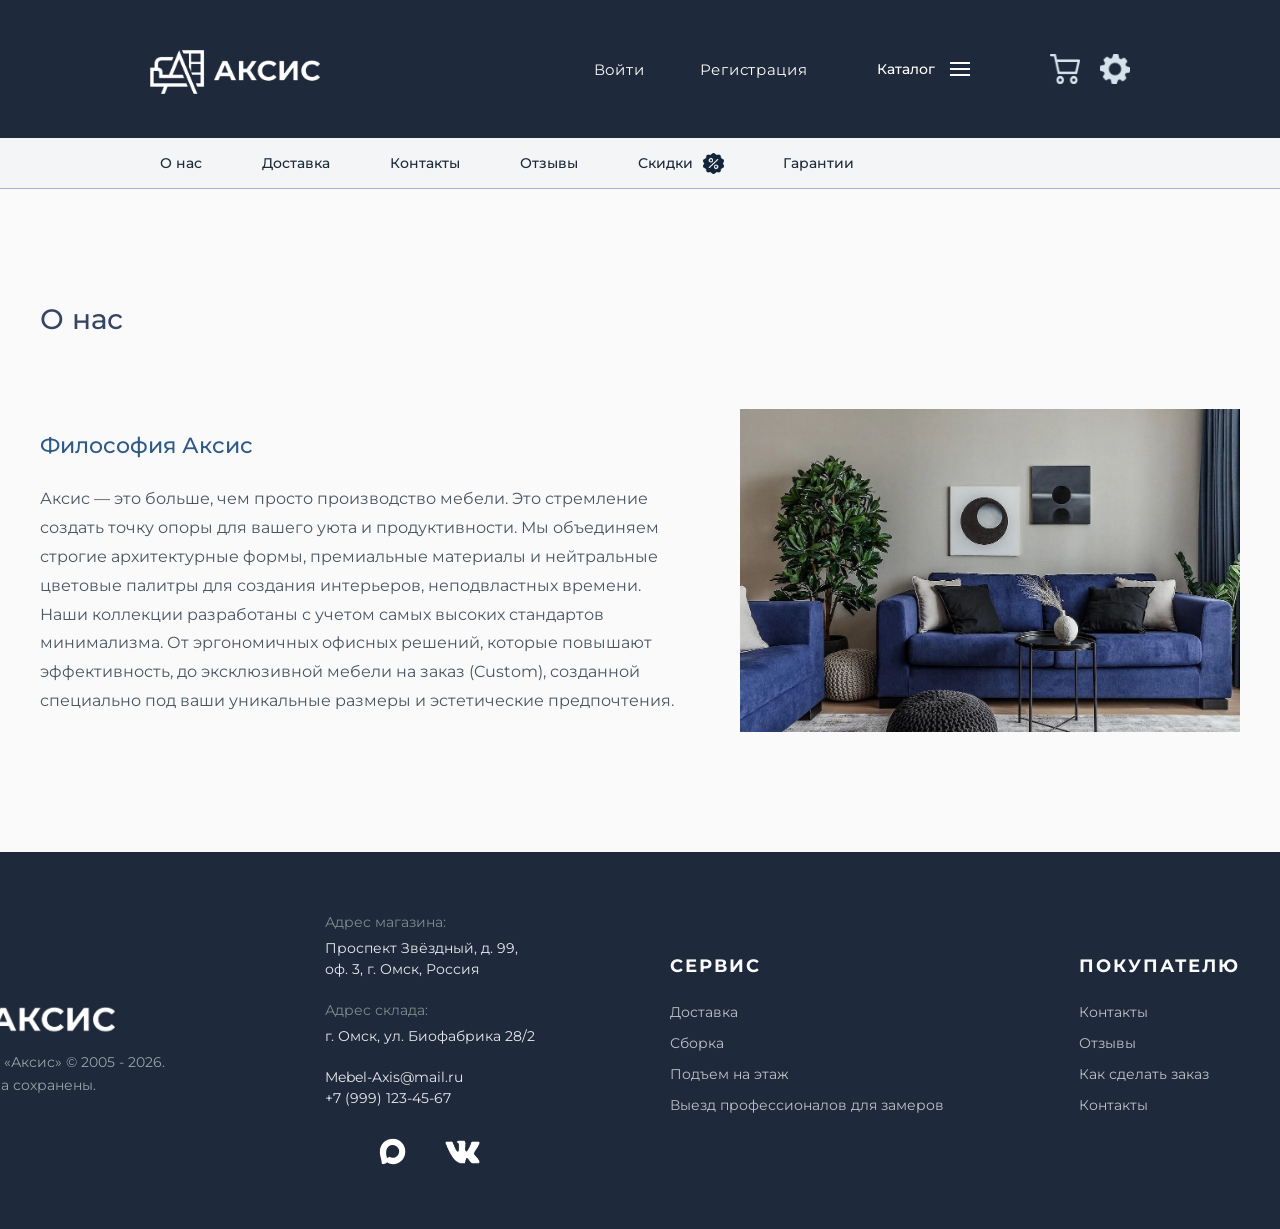
==== commit dba71445: "part3" ====
--- a/about.html
+++ b/about.html
@@ -21,17 +21,43 @@
             <img src="logo/logo_Аксис.png" alt="Аксис">
           </a>
         </div>
-        <div class="catalog-btn">
-          <a href="#categories">
+
+      </div>
+      <div class="header-right">
+        <div class="auth-links">
+          <ul>
+            <li><a href="login.html">Войти</a></li>
+            <li><a href="register.html">Регистрация</a></li>
+          </ul>
+        </div>
+        <div class="catalog-dropdown-wrapper">
+          <button class="catalog-btn" id="catalogBtn">
             Каталог
-            <img src="icon/icon_catalog.png" alt="Меню">
-          </a>
-        </div>
-        <div class="search-bar">
-          <input type="text" placeholder="Поиск по каталогу">
-          <button>
-            <img src="icon/icon_lupa.png" alt="Поиск">
+            <div class="burger-icon" id="burgerIcon">
+              <span></span>
+              <span></span>
+              <span></span>
+            </div>
           </button>
+          <div class="catalog-menu" id="catalogMenu">
+            <div class="search-bar">
+              <input type="text" placeholder="Поиск по каталогу">
+              <button>
+                <img src="icon/icon_lupa.png" alt="Поиск">
+              </button>
+            </div>
+            <ul>
+              <li><a href="katigorii-jilay_mebel.html">Жилая мебель</a></li>
+              <li><a href="katigorii-offis.html">Офис</a></li>
+              <li><a href="katigorii-magkay_zona.html">Мягкая зона</a></li>
+              <li><a href="katigorii-kihny.html">Кухня</a></li>
+              <li><a href="katigorii-gostinay.html">Гостиная</a></li>
+              <li><a href="katigorii-spalny.html">Спальня</a></li>
+              <li><a href="katigorii-detskaya.html">Детская</a></li>
+              <li><a href="katigorii-prizhoyaya.html">Прихожая</a></li>
+              <li><a href="#">Custom</a></li>
+            </ul>
+          </div>
         </div>
         <div class="header-right">
           <div class="icons-group">
@@ -39,12 +65,6 @@
             <img src="icon/icon_gear.png" alt="Настройки">
           </div>
         </div>
-      </div>
-      <div class="auth-links">
-        <ul>
-          <li><a href="login.html">Войти</a></li>
-          <li><a href="register.html">Регистрация</a></li>
-        </ul>
       </div>
     </div>
     <!-- Светлый блок хедера -->
@@ -67,17 +87,15 @@
           <li><a href="warranty.html">Гарантии</a></li>
         </ul>
       </nav>
-
     </div>
   </header>
   <main>
     <div class="inner-page-container">
       <h1 class="main-title" style="text-align: center;">О нас</h1>
-
       <div class="about-wrapper">
         <div class="about-text">
-          <h3>Философия Axis</h3>
-          <p>Axis — это больше, чем просто производство мебели. Это стремление создать точку опоры для вашего уюта и
+          <h3>Философия Аксис</h3>
+          <p>Аксис — это больше, чем просто производство мебели. Это стремление создать точку опоры для вашего уюта и
             продуктивности. Мы объединяем строгие архитектурные формы, премиальные материалы и нейтральные цветовые
             палитры для создания интерьеров, неподвластных времени.</p>
           <p>Наши коллекции разработаны с учетом самых высоких стандартов минимализма. От эргономичных офисных решений,
@@ -85,9 +103,7 @@
             уникальные размеры и эстетические предпочтения.</p>
         </div>
         <div class="about-image">
-          <!-- Место для фото интерьера или производства -->
-          <img src="path_to_about_image.jpg" alt="Производство Axis"
-            style="width: 100%; height: 100%; object-fit: cover;">
+          <img src="img/path_to_about_image.jpg" alt="Производство Axis">
         </div>
       </div>
     </div>
@@ -120,7 +136,7 @@
           +7 (999) 123-45-67
         </div>
         <div class="social-icons">
-          <img id="tg" src="icon/icon_mediatg.png" alt="Telegram">
+          <img id="max" src="icon/Max_logo.svg" alt="max">
           <img id="vk" src="icon/icon_mediavk.png" alt="VK">
         </div>
       </div>
@@ -147,5 +163,16 @@
     </div>
   </footer>
 </body>
+<script>
+  document.addEventListener('DOMContentLoaded', function () {   //  полностью загрузи и нарисуй HTML - структуру сайта, а уже потом запускай этот код
+    const catalogBtn = document.getElementById('catalogBtn');
+    const catalogMenu = document.getElementById('catalogMenu');
+    // Открытие/закрытие меню по клику на кнопку
+    catalogBtn.addEventListener('click', function () {
+      catalogMenu.classList.toggle('active');
+      catalogBtn.classList.toggle('open');
+    });
+  })
+</script>
 
 </html>
--- a/style.css
+++ b/style.css
@@ -48,8 +48,8 @@
 
 .catalog-btn {
     height: 50px;
-    background-color: #e8eaef;
-    color: #1e293b;
+
+    color: #e8eaef;
     padding: 8px 15px;
     display: flex;
     align-items: center;
@@ -61,8 +61,8 @@
 .catalog-btn a {
     width: 120px;
     height: 50px;
-    background-color: #e8eaef;
-    color: #1e293b;
+    background-color: #1e293b;
+    color: #e8eaef;
     padding: 8px 15px;
     display: flex;
     align-items: center;
@@ -81,7 +81,7 @@
     align-items: center;
     background-color: #e8eaef;
     padding: 5px 15px;
-    width: 320px;
+    width: auto;
     gap: 10px;
 }
 
@@ -107,7 +107,7 @@
 .header-right {
     display: flex;
     align-items: center;
-    gap: 25px;
+    gap: 60px;
 }
 
 .icons-group {
@@ -123,9 +123,13 @@
 .auth-links {
     scale: 110%;
     display: flex;
+    justify-content: center;
+    align-items: center;
+    flex-direction: row;
     gap: 15px;
     font-size: 14px;
 }
+                          
 
 .auth-links ul {
     list-style: none;
@@ -136,7 +140,105 @@
 .auth-links a:hover {
     color: #80a2d9;
 }
-
+/* --- Кнопка Каталог и выпадающее меню --- */
+.catalog-dropdown-wrapper {
+    background-color: #1E293B;
+    position: relative; 
+    display: inline-block;
+}
+
+.catalog-btn {
+    background-color: #1E293B; 
+    color: #FFFFFF;
+    border: none;
+    padding: 12px 20px;
+    font-family: 'Montserrat', sans-serif;
+    font-size: 14px;
+    font-weight: 500;
+    display: flex;
+    align-items: center;
+    gap: 15px;
+    cursor: pointer;
+    transition: background-color 0.3s;
+}
+
+/* Рисуем бургер-иконку с помощью CSS */
+.burger-icon {
+    width: 20px;
+    height: 14px;
+    position: relative;
+    display: flex;
+    flex-direction: column;
+    justify-content: space-between;
+}
+
+.burger-icon span { 
+    display: block;
+    width: 100%;
+    height: 2px;
+    background-color: #ffffff;
+}
+
+/* Анимация крестика при открытии */
+.catalog-btn.open .burger-icon span:nth-child(1) {
+    transform: translateY(6px) rotate(45deg);
+}
+.catalog-btn.open .burger-icon span:nth-child(2) {
+    opacity: 0;
+}
+.catalog-btn.open .burger-icon span:nth-child(3) {
+    transform: translateY(-6px) rotate(-45deg);
+}
+
+/* Само выпадающее меню */
+.catalog-menu {
+    position: absolute;
+    top: 100%; 
+    width: 240px;
+    background-color: #FFFFFF;
+    border: 1px solid #D1D9E0;
+    border-top: none;
+    box-shadow: 0 10px 25px rgba(0,0,0,0.1);
+    opacity: 0;
+    visibility: hidden;
+    transition: all 0.3s ease;
+    z-index: 100; 
+}
+
+/* Класс, который JS будет добавлять для показа меню */
+.catalog-menu.active {
+    opacity: 1;
+    visibility: visible;
+    transform: translateY(0);
+}
+
+.catalog-menu ul {
+    list-style: none;
+    padding: 0;
+    margin: 0;
+}
+
+.catalog-menu li {
+    border-bottom: 1px solid #F4F5F7;
+}
+
+.catalog-menu li:last-child {
+    border-bottom: none;
+}
+
+.catalog-menu a {
+    display: block;
+    padding: 15px 20px;
+    color: #4A5562;
+    text-decoration: none;
+    font-size: 14px;
+    transition: all 0.3s ease;
+}
+
+.catalog-menu a:hover {
+    background-color: #F4F5F7;
+    color: #3498DB; 
+}
 /* Нижняя часть хедера (светлая) */
 .header-bottom {
     background-color: #f4f5f7;
@@ -230,6 +332,8 @@
 }
 
 .main-title {
+    height: 100px;
+    width: auto;
     font-size: 28px;
     font-weight: 500;
     margin-bottom: 40px;
@@ -539,7 +643,6 @@
     display: grid;
     grid-template-columns: repeat(4, 1fr);
     border: 1px solid #D1D9E0;
-    /* Внешняя рамка */
 }
 
 .benefit-item {
@@ -722,12 +825,17 @@
 .social-icons {
     margin-top: 25px;
     display: flex;
-    gap: 40px;
-}
-
-#tg {
-    width: 30px;
-    height: 30px;
+    Justify-content: center;
+    align-items: center;
+    gap: 30px;
+}
+.social-icons img {
+    scale: 75%;
+}
+
+#max {
+    width: 35px;
+    height: 35px;
     cursor: pointer;
 }
 
@@ -797,10 +905,18 @@
 }
 
 .about-image {
-    flex: 1;
-    aspect-ratio: 4 / 3;
+    display: flex;
+    justify-content: center;
+    align-items: center;
+    flex-direction: row;
+    width: 500px;
+    height: auto;
     background-color: #E2E0D8;
     position: relative;
+}
+.about-image img {
+    height: 100%;
+    width: 100%;
 }
 
 /* --- Страница: Доставка --- */
@@ -869,16 +985,22 @@
     margin: 0;
     line-height: 1.5;
 }
-
 .map-placeholder {
-    flex: 1.5;
-    background-color: #D9D9D9;
-    min-height: 400px;
-    display: flex;
-    align-items: center;
-    justify-content: center;
-    color: #7F8C8D;
+    display: flex;
+    align-items: center;
+    flex-direction: column;
+    height: 500px;
+    width: auto;
+    color: #344663;
     font-weight: 500;
+    font-size: 23px;
+    gap: 10px;
+    margin-top: 30px;
+}
+.map-placeholder span{
+    display: flex;
+    align-items: center;
+    justify-content: center;
 }
 
 /* --- Страница: Отзывы --- */
@@ -973,8 +1095,8 @@
 }
 
 .warranty-icon-block img {
-    width: 30px;
-    height: 30px;
+    width: 45px;
+    height: 45px;
 }
 
 .claim-steps {
@@ -1106,4 +1228,265 @@
     font-size: 13px;
     color: #4A5562;
     margin-bottom: 25px;
-}+}
+
+/* --- Страница: Скидки --- */
+.sale-hero {
+    background-color: #212932;
+    color: #FAFAFA;
+    padding: 60px;
+    display: flex;
+    align-items: center;
+    justify-content: space-between;
+    margin-bottom: 60px;
+}
+
+.sale-hero-content h2 {
+    font-size: 42px;
+    color: #F1C40F; 
+    margin-bottom: 10px;
+    text-transform: uppercase;
+}
+
+.sale-hero-content p {
+    font-size: 20px;
+    letter-spacing: 1px;
+}
+
+/* Сетка товаров со скидкой */
+.sale-grid {
+    display: grid;
+    grid-template-columns: repeat(3, 1fr);
+    gap: 30px;
+    margin-bottom: 80px;
+}
+
+.sale-card {
+    border: 1px solid #E8EAEF;
+    position: relative;
+    padding-bottom: 20px;
+}
+
+.sale-badge {
+    position: absolute;
+    top: 15px;
+    left: 15px;
+    background-color: #F1C40F; /* Желтый для скидочного бейджа */
+    color: #FFF;
+    padding: 5px 12px;
+    font-size: 14px;
+    font-weight: 700;
+    z-index: 2;
+}
+
+.sale-card-img {
+    width: 100%;
+    aspect-ratio: 1 / 1;
+    margin-bottom: 20px;
+}
+
+.sale-card-info {
+    padding: 0 20px;
+    text-align: center;
+}
+.sale-card-img img {
+    width: 100%;
+    height: 100%;
+    object-fit: cover;
+}
+
+.sale-card-title {
+    font-size: 16px;
+    color: #3B4B5E;
+    margin-bottom: 10px;
+    text-transform: uppercase;
+    letter-spacing: 1px;
+}
+
+.price-box {
+    display: flex;
+    justify-content: center;
+    gap: 15px;
+    align-items: center;
+}
+
+.old-price {
+    text-decoration: line-through;
+    color: #95A5A6;
+    font-size: 14px;
+}
+
+.new-price {
+    color: #F1C40F;
+    font-size: 18px;
+    font-weight: 700;
+}
+
+/* Блок промокода */
+.promo-banner {
+    background-color: #F4F5F7;
+    border: 2px dashed #3498DB;
+    padding: 40px;
+    text-align: center;
+    margin-bottom: 80px;
+}
+
+.promo-code {
+    display: inline-block;
+    background-color: #FFF;
+    padding: 10px 30px;
+    font-size: 24px;
+    font-weight: 700;
+    letter-spacing: 5px;
+    margin-top: 15px;
+    color: #212932;
+    border: 1px solid #D1D9E0;
+}
+
+/* --- Страница: Категория Офис --- */
+
+/* Баннер категории */
+.category-hero {
+    width: 100%;
+    height: 300px;
+    background-color: #212932;
+    display: flex;
+    flex-direction: column;
+    justify-content: center;
+    align-items: center;
+    color: #FAFAFA;
+    margin-bottom: 40px;
+    position: relative;
+    overflow: hidden;
+}
+
+.category-hero img {
+    position: absolute;
+    width: 100%;
+    height: 100%;
+    object-fit: cover;
+    opacity: 0.4;
+    z-index: 1;
+}
+
+.category-hero h1 {
+    position: relative;
+    z-index: 2;
+    font-size: 48px;
+    text-transform: uppercase;
+    letter-spacing: 8px;
+    margin: 0;
+}
+
+/* Панель фильтров и сортировки */
+.filter-bar {
+    display: flex;
+    justify-content: space-between;
+    align-items: center;
+    padding: 20px 0;
+    border-bottom: 1px solid #D1D9E0;
+    margin-bottom: 40px;
+}
+
+.filter-group {
+    display: flex;
+    gap: 20px;
+}
+
+.filter-item {
+    font-size: 14px;
+    color: #4A5562;
+    cursor: pointer;
+    text-transform: uppercase;
+    letter-spacing: 1px;
+    transition: color 0.3s;
+}
+
+.filter-item:hover, .filter-item.active {
+    color: #3498DB;
+    font-weight: 600;
+}
+
+/* Сетка товаров */
+.office-grid {
+    display: grid;
+    grid-template-columns: repeat(3, 1fr);
+    gap: 40px;
+    margin-bottom: 60px;
+}
+
+.product-card-office {
+    background-color: #FFF;
+    border: 1px solid #E8EAEF;
+    transition: transform 0.3s ease, box-shadow 0.3s ease;
+    display: flex;
+    flex-direction: column;
+}
+
+.product-card-office:hover {
+    transform: translateY(-10px);
+     box-shadow: 0 10px 30px rgba(0,0,0,0.05); /* 0-ось x 10-ось y 30-размытие */
+}
+
+.product-img-box {
+    width: auto;
+    height: 65%;
+    background-color: #F4F5F7;
+    position: relative;
+    overflow: hidden;
+}
+
+.product-img-box img {
+    width: 100%;
+    height: 100%;
+    object-fit: cover;
+}
+
+.product-info-box {
+    padding: 25px;
+    text-align: left;
+}
+
+.product-category {
+    font-size: 10px;
+    color: #95A5A6;
+    text-transform: uppercase;
+    letter-spacing: 2px;
+    margin-bottom: 8px;
+    display: block;
+}
+
+.product-name {
+    font-size: 18px;
+    color: #212932;
+    margin-bottom: 15px;
+    font-weight: 500;
+}
+
+.product-price-row {
+    display: flex;
+    justify-content: space-between;
+    align-items: center;
+}
+
+.price-value {
+    font-size: 20px;
+    font-weight: 700;
+    color: #2E5A88;
+}
+
+.add-to-cart-small {
+    background: none;
+    border: 1px solid #212932;
+    padding: 8px 15px;
+    font-size: 12px;
+    text-transform: uppercase;
+    cursor: pointer;
+    transition: all 0.3s;
+}
+
+.add-to-cart-small:hover {
+    background-color: #212932;
+    color: #FFF;
+}
+
